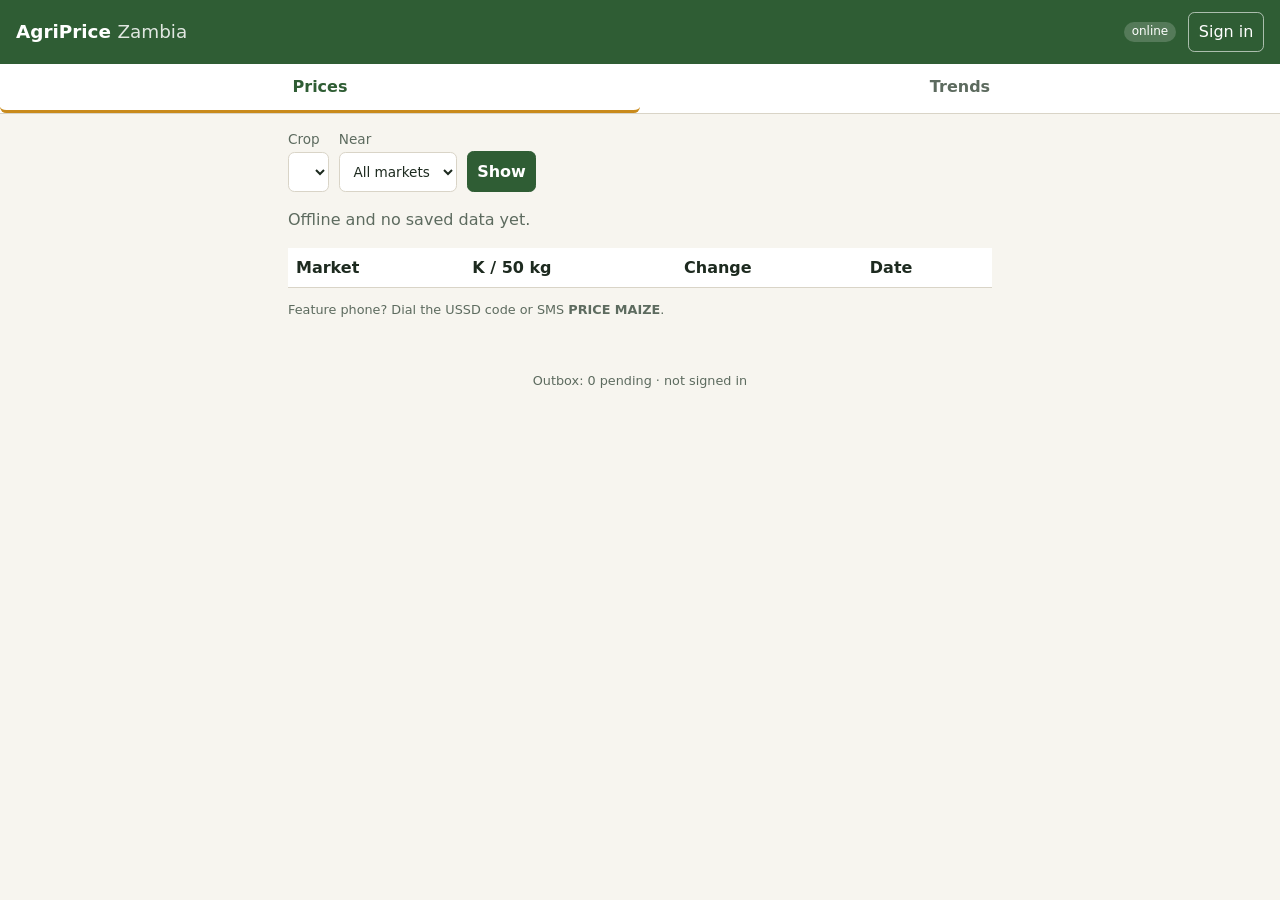
==== web/index.html @ 63333eed "feat(web): 2G-friendly PWA with offline outbox, ETag caching and SVG trends Co-Authored-By: Claude O" ====
<!doctype html>
<html lang="en">
<head>
<meta charset="utf-8">
<meta name="viewport" content="width=device-width,initial-scale=1">
<meta name="theme-color" content="#2f5d34">
<meta name="description" content="Current crop prices, seasonal trends and buyer matching for Zambian farmers">
<title>AgriPrice Zambia</title>
<link rel="manifest" href="manifest.webmanifest">
<link rel="icon" href="icon.svg" type="image/svg+xml">
<link rel="stylesheet" href="styles.css">
</head>
<body>
<header class="top">
  <h1>AgriPrice <span>Zambia</span></h1>
  <span id="net" class="pill" aria-live="polite"></span>
  <button id="auth" class="link" type="button">Sign in</button>
</header>

<nav class="tabs" role="tablist">
  <button role="tab" data-tab="prices" aria-selected="true">Prices</button>
  <button role="tab" data-tab="trends">Trends</button>
  <button role="tab" data-tab="buy" data-role="buyers">Buy</button>
  <button role="tab" data-tab="officer" data-role="officers">Officer</button>
</nav>

<main>
  <section id="prices" class="panel">
    <form id="price-form" class="row">
      <label>Crop <select name="c" class="crops"></select></label>
      <label>Near <select name="near" class="markets"><option value="">All markets</option></select></label>
      <button type="submit">Show</button>
    </form>
    <p id="price-meta" class="muted"></p>
    <table id="price-table" class="grid"><thead><tr><th>Market</th><th>K / 50 kg</th><th>Change</th><th>Date</th></tr></thead><tbody></tbody></table>
    <p class="muted small">Feature phone? Dial the USSD code or SMS <b>PRICE MAIZE</b>.</p>
  </section>

  <section id="trends" class="panel" hidden>
    <form id="trend-form" class="row">
      <label>Crop <select name="c" class="crops"></select></label>
      <label>Province <select name="r" class="provinces"><option value="ZM">All Zambia</option></select></label>
      <button type="submit">Show</button>
    </form>
    <div id="chart" class="chart" role="img" aria-label="Monthly price trend"></div>
    <h3>Seasonal index <small class="muted">(100 = yearly average)</small></h3>
    <div id="season" class="season"></div>
  </section>

  <section id="buy" class="panel" hidden>
    <h2>Post demand</h2>
    <form id="demand-form" class="stack">
      <label>Crop <select name="c" class="crops"></select></label>
      <label>Quantity (kg) <input name="q" type="number" min="1" required></label>
      <label>Max price (K per 50 kg) <input name="pk" type="number" min="1" required></label>
      <label>Collection point <select name="m" class="markets" required></select></label>
      <label>Radius (km) <input name="r" type="number" min="1" max="150" value="50"></label>
      <button type="submit">Post demand</button>
    </form>
    <h3>My demand</h3>
    <ul id="mine" class="list"></ul>
  </section>

  <section id="officer" class="panel" hidden>
    <h2>Register farmer</h2>
    <form id="farmer-form" class="stack">
      <label>Phone <input name="phone" inputmode="tel" required placeholder="0977..."></label>
      <label>Name <input name="name" maxlength="60"></label>
      <label>Market <select name="m" class="markets" required></select></label>
      <label>Language <select name="lang"><option value="en">English</option><option value="bem">Bemba</option><option value="nya">Nyanja</option></select></label>
      <button type="submit">Register</button>
    </form>
    <h2>List crop for farmer</h2>
    <form id="listing-form" class="stack">
      <label>Farmer phone <input name="phone" inputmode="tel" required></label>
      <label>Crop <select name="c" class="crops"></select></label>
      <label>Quantity (kg) <input name="q" type="number" min="1" required></label>
      <button type="submit">List</button>
    </form>
    <h2>Field price report</h2>
    <form id="field-form" class="stack">
      <label>Crop <select name="c" class="crops"></select></label>
      <label>Market <select name="m" class="markets" required></select></label>
      <label>Price (K per 50 kg) <input name="pk" type="number" min="1" required></label>
      <label>Date <input name="d" type="date"></label>
      <button type="submit">Submit</button>
    </form>
  </section>
  <p id="toast" class="toast" role="status" hidden></p>
</main>
<footer class="muted small">Outbox: <span id="outbox">0</span> pending · <span id="who"></span></footer>
<script src="config.js"></script>
<script src="app.js"></script>
</body>
</html>
---- web/styles.css ----
:root{--bg:#f7f5ef;--fg:#1d2a1f;--muted:#5d6b5f;--accent:#2f5d34;--accent2:#c98a1b;--line:#d9d4c7;--card:#fff;--up:#a33b20;--down:#2f6d3a}
@media (prefers-color-scheme:dark){:root{--bg:#141a15;--fg:#e9ede6;--muted:#a3b0a4;--accent:#7fbf7f;--accent2:#e2a93b;--line:#2c352d;--card:#1b231c;--up:#f08a6c;--down:#8fd28f}}
*{box-sizing:border-box}
body{margin:0;font:16px/1.45 system-ui,-apple-system,"Segoe UI",Roboto,sans-serif;background:var(--bg);color:var(--fg)}
.top{display:flex;align-items:center;gap:.75rem;padding:.75rem 1rem;background:var(--accent);color:#fff}
.top h1{font-size:1.15rem;margin:0;flex:1}.top h1 span{font-weight:400;opacity:.85}
.pill{font-size:.75rem;padding:.1rem .5rem;border-radius:1rem;background:rgba(255,255,255,.18)}
.link{background:none;border:1px solid rgba(255,255,255,.6);color:#fff;border-radius:.4rem;padding:.3rem .6rem}
.tabs{display:flex;border-bottom:1px solid var(--line);background:var(--card);overflow-x:auto}
.tabs button{flex:1;min-width:5rem;padding:.7rem;border:0;background:none;color:var(--muted);font-weight:600;border-bottom:3px solid transparent}
.tabs button[aria-selected=true]{color:var(--accent);border-color:var(--accent2)}
.tabs button[hidden]{display:none}
main{max-width:46rem;margin:0 auto;padding:1rem}
.panel h2{font-size:1.1rem;margin:1.25rem 0 .5rem}.panel h3{font-size:1rem;margin:1rem 0 .4rem}
.row{display:flex;flex-wrap:wrap;gap:.6rem;align-items:flex-end}
.stack{display:grid;gap:.6rem;max-width:26rem}
label{display:grid;gap:.2rem;font-size:.85rem;color:var(--muted)}
input,select,button{font:inherit;padding:.5rem .6rem;border:1px solid var(--line);border-radius:.4rem;background:var(--card);color:var(--fg);min-height:2.5rem}
button[type=submit]{background:var(--accent);color:#fff;border-color:var(--accent);font-weight:600}
.grid{width:100%;border-collapse:collapse;margin-top:.5rem;background:var(--card)}
.grid th,.grid td{padding:.5rem;border-bottom:1px solid var(--line);text-align:left}
.grid td:nth-child(2){font-variant-numeric:tabular-nums;font-weight:600}
.up{color:var(--up)}.down{color:var(--down)}
.muted{color:var(--muted)}.small{font-size:.8rem}
.chart svg{width:100%;height:auto;background:var(--card);border:1px solid var(--line);border-radius:.4rem}
.season{display:grid;grid-template-columns:repeat(12,1fr);gap:2px;align-items:end;height:90px}
.season div{background:var(--accent2);border-radius:2px 2px 0 0;position:relative;min-height:2px}
.season span{position:absolute;bottom:-1.2rem;left:0;right:0;text-align:center;font-size:.65rem;color:var(--muted)}
.list{padding-left:1rem}
.toast{position:fixed;left:50%;bottom:1rem;transform:translateX(-50%);background:var(--fg);color:var(--bg);padding:.6rem 1rem;border-radius:.4rem;max-width:90vw}
footer{text-align:center;padding:1.5rem 1rem 2rem}
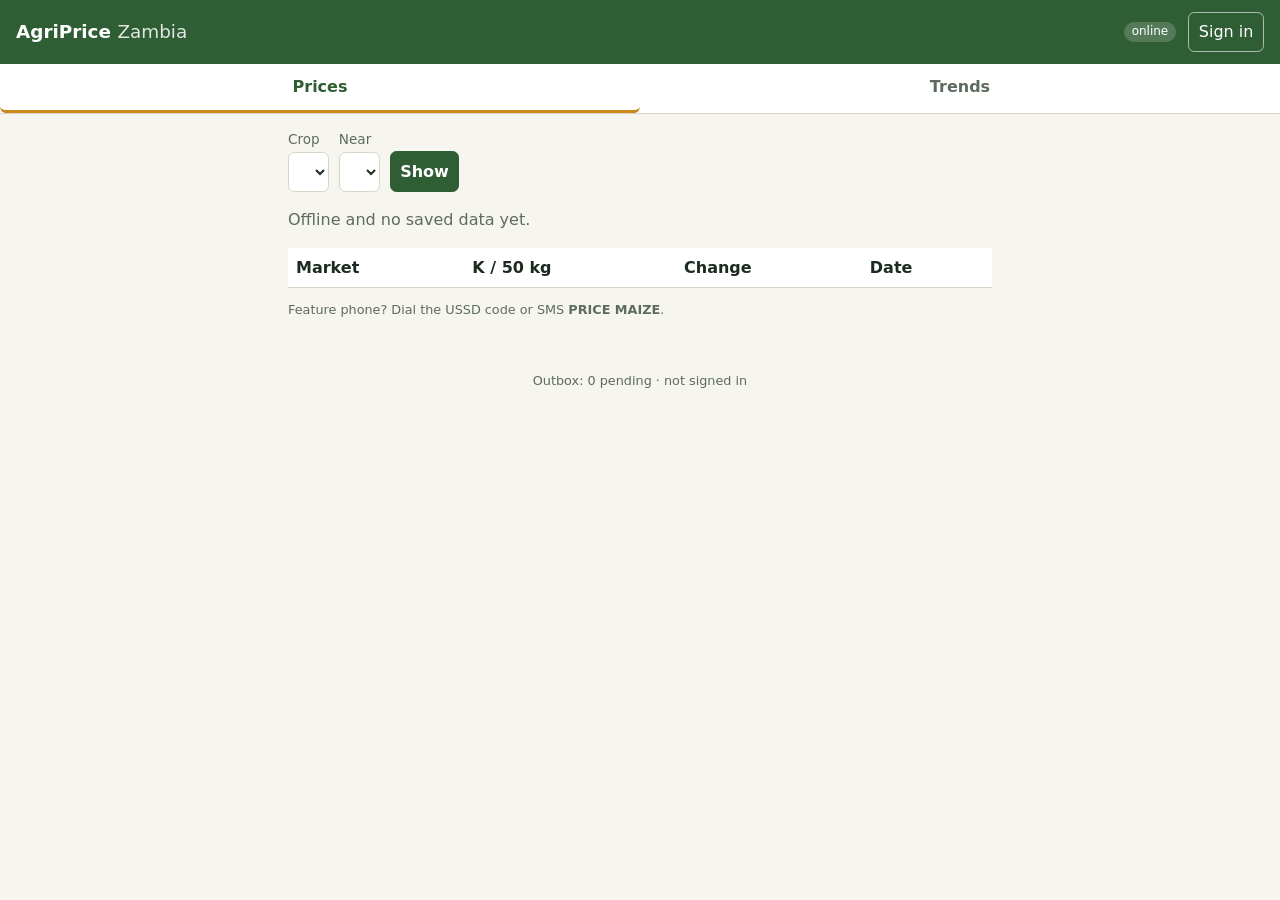
==== commit 5fe4d5a9: "feat(web): Buy, Officer and Admin pages with full logic, mock sign-in, feature-phone simulator" ====
--- a/web/index.html
+++ b/web/index.html
@@ -13,6 +13,7 @@
 <body>
 <header class="top">
   <h1>AgriPrice <span>Zambia</span></h1>
+  <a id="sim-link" class="link" href="simulator.html" hidden>Phone simulator</a>
   <span id="net" class="pill" aria-live="polite"></span>
   <button id="auth" class="link" type="button">Sign in</button>
 </header>
@@ -22,13 +23,15 @@
   <button role="tab" data-tab="trends">Trends</button>
   <button role="tab" data-tab="buy" data-role="buyers">Buy</button>
   <button role="tab" data-tab="officer" data-role="officers">Officer</button>
+  <button role="tab" data-tab="admin" data-role="admins">Admin</button>
 </nav>
 
 <main>
+  <!-- ============================================================ Prices (public, FR3) -->
   <section id="prices" class="panel">
     <form id="price-form" class="row">
       <label>Crop <select name="c" class="crops"></select></label>
-      <label>Near <select name="near" class="markets"><option value="">All markets</option></select></label>
+      <label>Near <select name="near" class="markets-any"></select></label>
       <button type="submit">Show</button>
     </form>
     <p id="price-meta" class="muted"></p>
@@ -36,58 +39,177 @@
     <p class="muted small">Feature phone? Dial the USSD code or SMS <b>PRICE MAIZE</b>.</p>
   </section>
 
+  <!-- ============================================================ Trends (public, FR8 + FR12) -->
   <section id="trends" class="panel" hidden>
     <form id="trend-form" class="row">
       <label>Crop <select name="c" class="crops"></select></label>
-      <label>Province <select name="r" class="provinces"><option value="ZM">All Zambia</option></select></label>
+      <label>Province <select name="r" class="provinces-zm"></select></label>
       <button type="submit">Show</button>
     </form>
     <div id="chart" class="chart" role="img" aria-label="Monthly price trend"></div>
+    <h3>Next 4 weeks <small class="muted">(forecast, K per 50 kg)</small></h3>
+    <div id="weekly" class="cards"></div>
+    <p id="wx" class="muted small"></p>
     <h3>Seasonal index <small class="muted">(100 = yearly average)</small></h3>
     <div id="season" class="season"></div>
   </section>
 
+  <!-- ============================================================ Buy (buyers, FR4 + FR5) -->
   <section id="buy" class="panel" hidden>
-    <h2>Post demand</h2>
-    <form id="demand-form" class="stack">
-      <label>Crop <select name="c" class="crops"></select></label>
-      <label>Quantity (kg) <input name="q" type="number" min="1" required></label>
-      <label>Max price (K per 50 kg) <input name="pk" type="number" min="1" required></label>
-      <label>Collection point <select name="m" class="markets" required></select></label>
-      <label>Radius (km) <input name="r" type="number" min="1" max="150" value="50"></label>
-      <button type="submit">Post demand</button>
-    </form>
-    <h3>My demand</h3>
-    <ul id="mine" class="list"></ul>
-  </section>
-
+    <div class="two">
+      <div>
+        <h2>Post demand</h2>
+        <form id="demand-form" class="stack">
+          <label>Crop <select name="c" class="crops"></select></label>
+          <label>Quantity (kg) <input name="q" type="number" min="1" required></label>
+          <label>Max price (K per 50 kg) <input name="pk" type="number" min="1" required></label>
+          <label>Collection point <select name="m" class="markets" required></select></label>
+          <label>Radius (km) <input name="r" type="number" min="1" max="150" value="50"></label>
+          <button type="submit">Post demand</button>
+        </form>
+      </div>
+      <div>
+        <h2>Find supply now</h2>
+        <form id="supply-form" class="stack">
+          <label>Crop <select name="c" class="crops"></select></label>
+          <label>Near <select name="m" class="markets" required></select></label>
+          <label>Radius (km) <input name="r" type="number" min="1" max="150" value="80"></label>
+          <button type="submit">Search</button>
+        </form>
+        <table id="supply-table" class="grid small" hidden><thead><tr><th>Qty</th><th>Market</th><th>km</th><th>From</th><th>Phone</th></tr></thead><tbody></tbody></table>
+      </div>
+    </div>
+    <h2>My demand <small class="muted">(matched sellers appear automatically)</small></h2>
+    <div id="mine"></div>
+  </section>
+
+  <!-- ============================================================ Officer (officers, FR1/FR2/FR6 + regional dashboard) -->
   <section id="officer" class="panel" hidden>
-    <h2>Register farmer</h2>
-    <form id="farmer-form" class="stack">
-      <label>Phone <input name="phone" inputmode="tel" required placeholder="0977..."></label>
-      <label>Name <input name="name" maxlength="60"></label>
-      <label>Market <select name="m" class="markets" required></select></label>
-      <label>Language <select name="lang"><option value="en">English</option><option value="bem">Bemba</option><option value="nya">Nyanja</option></select></label>
-      <button type="submit">Register</button>
-    </form>
-    <h2>List crop for farmer</h2>
-    <form id="listing-form" class="stack">
-      <label>Farmer phone <input name="phone" inputmode="tel" required></label>
-      <label>Crop <select name="c" class="crops"></select></label>
-      <label>Quantity (kg) <input name="q" type="number" min="1" required></label>
-      <button type="submit">List</button>
-    </form>
+    <h2>Regional dashboard</h2>
+    <form id="board-form" class="row">
+      <label>Province <select name="r" class="provinces"></select></label>
+      <button type="submit">Show</button>
+    </form>
+    <div id="board" class="scroll"></div>
+    <div class="two">
+      <div>
+        <h2>Register farmer</h2>
+        <form id="farmer-form" class="stack">
+          <label>Phone <input name="phone" inputmode="tel" required placeholder="0977..."></label>
+          <label>Name <input name="name" maxlength="60"></label>
+          <label>Market <select name="m" class="markets" required></select></label>
+          <label>Language <select name="lang"><option value="en">English</option><option value="bem">Bemba</option><option value="nya">Nyanja</option></select></label>
+          <button type="submit">Register</button>
+        </form>
+      </div>
+      <div>
+        <h2>List crop for farmer</h2>
+        <form id="listing-form" class="stack">
+          <label>Farmer phone <input name="phone" inputmode="tel" required></label>
+          <label>Crop <select name="c" class="crops"></select></label>
+          <label>Quantity <span class="inline"><input name="q" type="number" min="1" required><select name="u"><option value="kg">kg</option><option value="bag50">50 kg bags</option></select></span></label>
+          <label>Available from <input name="from" type="date"></label>
+          <button type="submit">List</button>
+        </form>
+      </div>
+    </div>
     <h2>Field price report</h2>
-    <form id="field-form" class="stack">
+    <form id="field-form" class="row">
       <label>Crop <select name="c" class="crops"></select></label>
       <label>Market <select name="m" class="markets" required></select></label>
-      <label>Price (K per 50 kg) <input name="pk" type="number" min="1" required></label>
+      <label>K per 50 kg <input name="pk" type="number" min="1" required></label>
       <label>Date <input name="d" type="date"></label>
       <button type="submit">Submit</button>
     </form>
   </section>
+
+  <!-- ============================================================ Admin (admins, FR10) -->
+  <section id="admin" class="panel" hidden>
+    <nav class="subtabs">
+      <button data-sub="adm-markets" aria-selected="true">Markets</button>
+      <button data-sub="adm-crops">Crops &amp; units</button>
+      <button data-sub="adm-sources">Price sources</button>
+      <button data-sub="adm-users">Users &amp; roles</button>
+    </nav>
+
+    <div id="adm-markets" class="sub">
+      <table class="grid small"><thead><tr><th>Code</th><th>Name</th><th>Province</th><th>Lat, Lon</th><th></th></tr></thead><tbody id="adm-market-rows"></tbody></table>
+      <h3>Add or update a market</h3>
+      <form id="adm-market-form" class="row">
+        <label>Code <input name="code" maxlength="3" required pattern="[A-Za-z]{3}" placeholder="NKD"></label>
+        <label>Name <input name="name" required maxlength="30"></label>
+        <label>Province <select name="province" class="provinces"></select></label>
+        <label>Latitude <input name="lat" type="number" step="0.0001" required placeholder="-9.33"></label>
+        <label>Longitude <input name="lon" type="number" step="0.0001" required placeholder="32.75"></label>
+        <button type="submit">Save market</button>
+      </form>
+      <p class="muted small" id="adm-disabled-markets"></p>
+    </div>
+
+    <div id="adm-crops" class="sub" hidden>
+      <table class="grid small"><thead><tr><th>Code</th><th>Name</th><th>USSD label</th><th>Source names matched</th><th></th></tr></thead><tbody id="adm-crop-rows"></tbody></table>
+      <h3>Add or update a crop</h3>
+      <form id="adm-crop-form" class="row">
+        <label>Code <input name="code" maxlength="3" required pattern="[A-Za-z]{3}" placeholder="SRG"></label>
+        <label>Name <input name="name" required maxlength="30" placeholder="Sorghum"></label>
+        <label>USSD label <input name="short" maxlength="7" placeholder="Sorghum"></label>
+        <label>Match words <input name="match" placeholder="sorghum, sorghum (red)"></label>
+        <button type="submit">Save crop</button>
+      </form>
+      <p class="muted small" id="adm-disabled-crops"></p>
+      <h3>Unit conversions</h3>
+      <p class="muted small">Prices from sources are converted to ngwee per kg. Add units the sources use, e.g. "Tin (5 L)" = 4.5 kg.</p>
+      <ul id="adm-unit-rows" class="list"></ul>
+      <form id="adm-unit-form" class="row">
+        <label>Unit label <input name="label" required placeholder="Tin (5 L)"></label>
+        <label>Kilograms <input name="kg" type="number" step="0.01" min="0.01" max="1000" required></label>
+        <button type="submit">Add unit</button>
+      </form>
+    </div>
+
+    <div id="adm-sources" class="sub" hidden>
+      <table class="grid small"><thead><tr><th>ID</th><th>Type</th><th>Location</th><th>Status</th><th></th></tr></thead><tbody id="adm-source-rows"></tbody></table>
+      <h3>Add a WFP / HDX CSV source</h3>
+      <form id="adm-source-form" class="row">
+        <label>ID <input name="id" required pattern="[a-z0-9_\-]{2,30}" placeholder="wfp_hdx"></label>
+        <label class="grow">HTTPS CSV link <input name="url" type="url" required placeholder="https://data.humdata.org/.../wfp_food_prices_zmb.csv"></label>
+        <label>Label <input name="label" placeholder="WFP Zambia"></label>
+        <button type="submit">Add source</button>
+      </form>
+      <h3>Run ingestion now</h3>
+      <form id="adm-ingest-form" class="row">
+        <label>Look back (days) <input name="lookback_days" type="number" min="1" max="3650" value="730"></label>
+        <button type="submit">Run now</button>
+      </form>
+      <p id="adm-ingest-status" class="muted small"></p>
+    </div>
+
+    <div id="adm-users" class="sub" hidden>
+      <table class="grid small"><thead><tr><th>Email</th><th>Phone</th><th>Status</th><th>buyers</th><th>officers</th><th>admins</th></tr></thead><tbody id="adm-user-rows"></tbody></table>
+      <h3>Invite a user</h3>
+      <form id="adm-user-form" class="row">
+        <label>Email <input name="email" type="email" required></label>
+        <label>Phone <input name="phone" inputmode="tel" required placeholder="0977..."></label>
+        <label>Role <select name="group"><option value="buyers">Buyer</option><option value="officers">Extension officer</option><option value="admins">Administrator</option></select></label>
+        <button type="submit">Invite</button>
+      </form>
+    </div>
+  </section>
+
   <p id="toast" class="toast" role="status" hidden></p>
 </main>
+
+<dialog id="mock-login">
+  <form method="dialog" id="mock-login-form" class="stack">
+    <h2>Sign in (local demo)</h2>
+    <p class="muted small">Cognito is simulated locally. Pick a role to try its pages.</p>
+    <label>Role <select name="role"><option value="buyers">Buyer</option><option value="officers">Extension officer</option><option value="admins">Administrator</option></select></label>
+    <label>Email <input name="email" type="email" value="demo@agriprice.local"></label>
+    <label>Phone (receives SMS) <input name="phone" value="+260966000100"></label>
+    <div class="row"><button type="submit" value="ok">Sign in</button><button type="submit" value="cancel" formnovalidate class="ghost">Cancel</button></div>
+  </form>
+</dialog>
+
 <footer class="muted small">Outbox: <span id="outbox">0</span> pending · <span id="who"></span></footer>
 <script src="config.js"></script>
 <script src="app.js"></script>
--- a/web/styles.css
+++ b/web/styles.css
@@ -29,3 +29,25 @@
 .list{padding-left:1rem}
 .toast{position:fixed;left:50%;bottom:1rem;transform:translateX(-50%);background:var(--fg);color:var(--bg);padding:.6rem 1rem;border-radius:.4rem;max-width:90vw}
 footer{text-align:center;padding:1.5rem 1rem 2rem}
+/* --- pages added for admin, buyer matches, officer board, forecasts --- */
+.two{display:grid;gap:1rem 2rem;grid-template-columns:repeat(auto-fit,minmax(16rem,1fr))}
+.inline{display:flex;gap:.4rem}.inline input{flex:1;min-width:0}
+label.grow{flex:1 1 18rem}
+.subtabs{display:flex;gap:.3rem;flex-wrap:wrap;margin:.25rem 0 1rem}
+.subtabs button{border-radius:1rem;font-size:.85rem;padding:.35rem .8rem;min-height:auto}
+.subtabs button[aria-selected=true]{background:var(--accent);color:#fff;border-color:var(--accent)}
+button.ghost{background:none;padding:.2rem .5rem;min-height:auto;font-size:.8rem}
+button.danger{color:var(--up);border-color:var(--up)}
+.grid.small th,.grid.small td{padding:.35rem .45rem;font-size:.85rem}
+.grid .wrap{word-break:break-all;max-width:18rem}
+.scroll{overflow-x:auto}
+.cards{display:grid;grid-template-columns:repeat(4,1fr);gap:.5rem}
+.card{background:var(--card);border:1px solid var(--line);border-radius:.4rem;padding:.5rem;text-align:center}
+.card small{display:block;color:var(--muted)}.card b{font-size:1.1rem}
+.pill.dark{background:var(--accent);color:#fff}
+details.demand{background:var(--card);border:1px solid var(--line);border-radius:.4rem;padding:.5rem .75rem;margin:.4rem 0}
+details.demand summary{cursor:pointer}
+.matches{margin-top:.5rem}
+dialog{border:1px solid var(--line);border-radius:.6rem;background:var(--card);color:var(--fg);max-width:24rem;width:90vw}
+dialog::backdrop{background:rgba(0,0,0,.4)}
+.top a.link{text-decoration:none;font-size:.85rem;padding:.3rem .6rem;border-radius:.4rem}
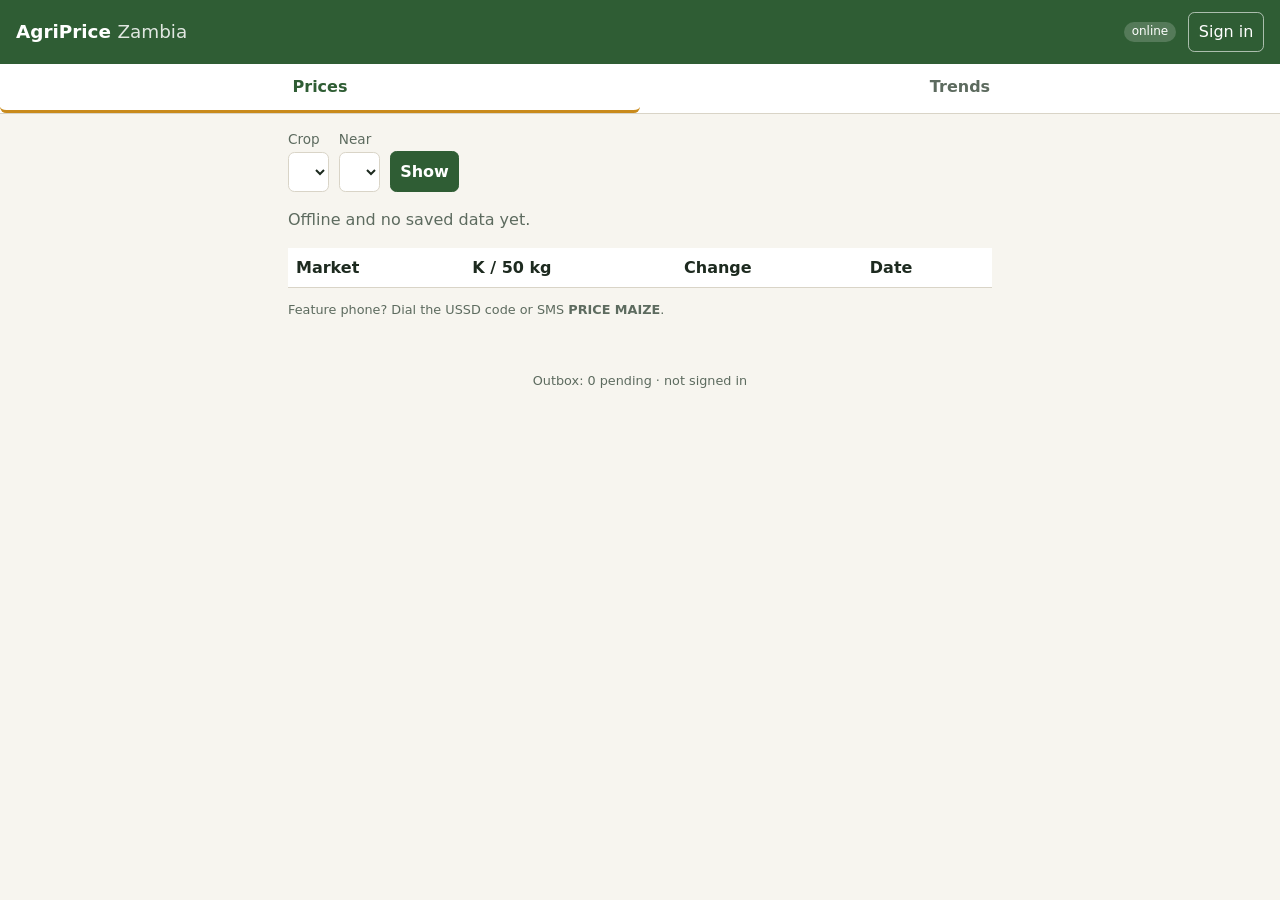
==== commit 3467e87c: "feat(web): My farmers, close demand, admin overview, no-role banner; stakeholder tests (105 total)" ====
--- a/web/index.html
+++ b/web/index.html
@@ -27,6 +27,7 @@
 </nav>
 
 <main>
+  <p id="pending" class="banner" hidden>Your account is signed in but has no role yet. An administrator assigns Buyer, Extension officer or Administrator on the Admin page (Users &amp; roles).</p>
   <!-- ============================================================ Prices (public, FR3) -->
   <section id="prices" class="panel">
     <form id="price-form" class="row">
@@ -91,6 +92,8 @@
       <button type="submit">Show</button>
     </form>
     <div id="board" class="scroll"></div>
+    <h2>My farmers <small class="muted">(farmers you registered, their listings and alerts)</small></h2>
+    <div id="farmers"></div>
     <div class="two">
       <div>
         <h2>Register farmer</h2>
@@ -126,13 +129,20 @@
   <!-- ============================================================ Admin (admins, FR10) -->
   <section id="admin" class="panel" hidden>
     <nav class="subtabs">
-      <button data-sub="adm-markets" aria-selected="true">Markets</button>
+      <button data-sub="adm-overview" aria-selected="true">Overview</button>
+      <button data-sub="adm-markets">Markets</button>
       <button data-sub="adm-crops">Crops &amp; units</button>
       <button data-sub="adm-sources">Price sources</button>
       <button data-sub="adm-users">Users &amp; roles</button>
     </nav>
 
-    <div id="adm-markets" class="sub">
+    <div id="adm-overview" class="sub">
+      <div id="adm-totals" class="cards wide"></div>
+      <h3>Last 7 days</h3>
+      <div class="scroll"><table class="grid small"><thead><tr><th>Day</th><th>Farmers</th><th>Listings</th><th>Demands</th><th>Matches</th><th>Alerts set</th><th>Alerts sent</th><th>SMS</th><th>Field reports</th><th>Price changes</th></tr></thead><tbody id="adm-days"></tbody></table></div>
+    </div>
+
+    <div id="adm-markets" class="sub" hidden>
       <table class="grid small"><thead><tr><th>Code</th><th>Name</th><th>Province</th><th>Lat, Lon</th><th></th></tr></thead><tbody id="adm-market-rows"></tbody></table>
       <h3>Add or update a market</h3>
       <form id="adm-market-form" class="row">
@@ -203,7 +213,7 @@
   <form method="dialog" id="mock-login-form" class="stack">
     <h2>Sign in (local demo)</h2>
     <p class="muted small">Cognito is simulated locally. Pick a role to try its pages.</p>
-    <label>Role <select name="role"><option value="buyers">Buyer</option><option value="officers">Extension officer</option><option value="admins">Administrator</option></select></label>
+    <label>Role <select name="role"><option value="buyers">Buyer</option><option value="officers">Extension officer</option><option value="admins">Administrator</option><option value="">No role yet (new sign-up)</option></select></label>
     <label>Email <input name="email" type="email" value="demo@agriprice.local"></label>
     <label>Phone (receives SMS) <input name="phone" value="+260966000100"></label>
     <div class="row"><button type="submit" value="ok">Sign in</button><button type="submit" value="cancel" formnovalidate class="ghost">Cancel</button></div>
--- a/web/styles.css
+++ b/web/styles.css
@@ -36,7 +36,7 @@
 .subtabs{display:flex;gap:.3rem;flex-wrap:wrap;margin:.25rem 0 1rem}
 .subtabs button{border-radius:1rem;font-size:.85rem;padding:.35rem .8rem;min-height:auto}
 .subtabs button[aria-selected=true]{background:var(--accent);color:#fff;border-color:var(--accent)}
-button.ghost{background:none;padding:.2rem .5rem;min-height:auto;font-size:.8rem}
+button.ghost{background:none;color:var(--accent);padding:.2rem .5rem;min-height:auto;font-size:.8rem}
 button.danger{color:var(--up);border-color:var(--up)}
 .grid.small th,.grid.small td{padding:.35rem .45rem;font-size:.85rem}
 .grid .wrap{word-break:break-all;max-width:18rem}
@@ -51,3 +51,11 @@
 dialog{border:1px solid var(--line);border-radius:.6rem;background:var(--card);color:var(--fg);max-width:24rem;width:90vw}
 dialog::backdrop{background:rgba(0,0,0,.4)}
 .top a.link{text-decoration:none;font-size:.85rem;padding:.3rem .6rem;border-radius:.4rem}
+.banner{background:#fff4d6;color:#5a4200;border:1px solid #e9c46a;border-radius:.4rem;padding:.6rem .8rem}
+.cards.wide{grid-template-columns:repeat(auto-fit,minmax(8rem,1fr))}
+.farmer{background:var(--card);border:1px solid var(--line);border-radius:.4rem;padding:.6rem .8rem;margin:.5rem 0}
+.farmer h4{margin:0 0 .3rem;font-size:.95rem}
+.farmer ul{margin:.2rem 0 .4rem;padding-left:1.1rem}
+.farmer form{margin-top:.4rem}
+.farmer form label{font-size:.75rem}
+.farmer input,.farmer select{min-height:2rem;padding:.25rem .4rem}
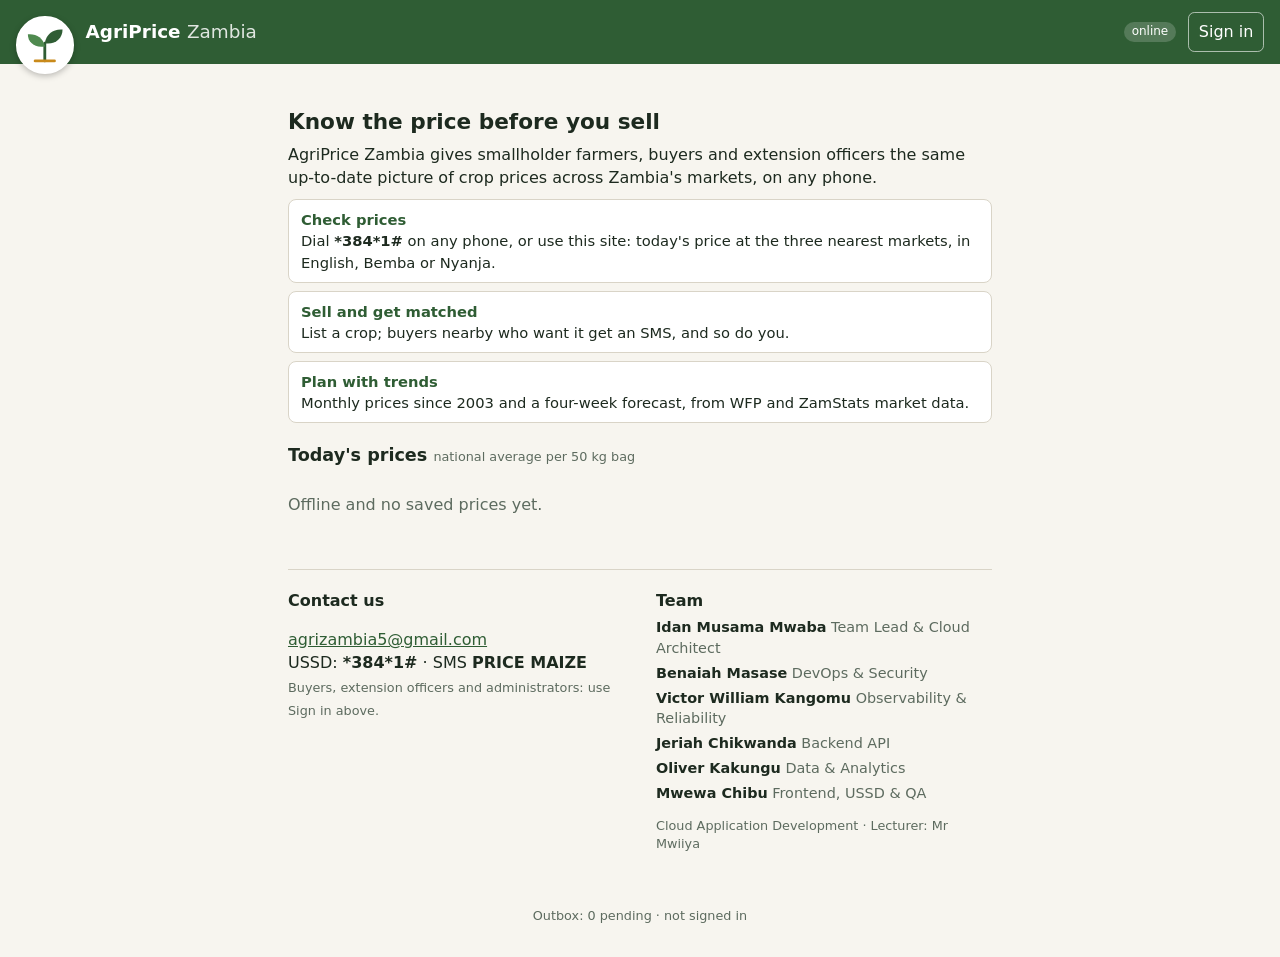
==== commit bf3620da: "feat(web): landing page with crop price cards and a logo-opened page ribbon Home explains the servic" ====
--- a/web/index.html
+++ b/web/index.html
@@ -8,28 +8,61 @@
 <title>AgriPrice Zambia</title>
 <link rel="manifest" href="manifest.webmanifest">
 <link rel="icon" href="icon.svg" type="image/svg+xml">
-<link rel="stylesheet" href="styles.css">
+<link rel="stylesheet" href="styles.css?v=4">
 </head>
 <body>
 <header class="top">
+  <button id="logo" class="logo" type="button" aria-label="Open menu" aria-expanded="false" aria-controls="ribbon">
+    <svg viewBox="0 0 64 64" aria-hidden="true"><circle cx="32" cy="32" r="30" fill="#fff"/><path d="M32 52V30" stroke="#2f5d34" stroke-width="3.5" stroke-linecap="round"/><path d="M32 34c-2-11-11-16-21-15 0 10 8 17 21 15z" fill="#4f8a4f"/><path d="M32 30c2-12 11-18 22-17 0 11-9 19-22 17z" fill="#2f5d34"/><path d="M20 52h24" stroke="#c98a1b" stroke-width="3.5" stroke-linecap="round"/></svg>
+  </button>
   <h1>AgriPrice <span>Zambia</span></h1>
   <a id="sim-link" class="link" href="simulator.html" hidden>Phone simulator</a>
   <span id="net" class="pill" aria-live="polite"></span>
   <button id="auth" class="link" type="button">Sign in</button>
 </header>
 
-<nav class="tabs" role="tablist">
-  <button role="tab" data-tab="prices" aria-selected="true">Prices</button>
+<!-- Ribbon: the logo opens it on every page (replaces the old tab bar; same buttons, same roles). -->
+<nav id="ribbon" class="tabs ribbon" role="tablist" aria-label="Pages">
+  <button role="tab" data-tab="home" aria-selected="true">Home</button>
+  <button role="tab" data-tab="prices">Prices</button>
   <button role="tab" data-tab="trends">Trends</button>
   <button role="tab" data-tab="buy" data-role="buyers">Buy</button>
   <button role="tab" data-tab="officer" data-role="officers">Officer</button>
   <button role="tab" data-tab="admin" data-role="admins">Admin</button>
 </nav>
+<div id="scrim" class="scrim" hidden></div>
 
 <main>
   <p id="pending" class="banner" hidden>Your account is signed in but has no role yet. An administrator assigns Buyer, Extension officer or Administrator on the Admin page (Users &amp; roles).</p>
+  <!-- ============================================================ Home / landing (public) -->
+  <section id="home" class="panel">
+    <div class="bio">
+      <h2>Know the price before you sell</h2>
+      <p>AgriPrice Zambia gives smallholder farmers, buyers and extension officers the same up-to-date picture of crop prices across Zambia's markets, on any phone.</p>
+      <ul class="how">
+        <li><b>Check prices</b> Dial <b>*384*1#</b> on any phone, or use this site: today's price at the three nearest markets, in English, Bemba or Nyanja.</li>
+        <li><b>Sell and get matched</b> List a crop; buyers nearby who want it get an SMS, and so do you.</li>
+        <li><b>Plan with trends</b> Monthly prices since 2003 and a four-week forecast, from WFP and ZamStats market data.</li>
+      </ul>
+    </div>
+    <h2>Today's prices <small class="muted">national average per 50 kg bag</small></h2>
+    <div id="crop-cards" class="crop-cards" aria-live="polite"><p class="muted">Loading prices...</p></div>
+    <nav id="pager" class="pager" aria-label="Crop pages"></nav>
+    <div class="about two">
+      <section>
+        <h3>Contact us</h3>
+        <p><a href="mailto:agrizambia5@gmail.com">agrizambia5@gmail.com</a><br>USSD: <b>*384*1#</b> · SMS <b>PRICE MAIZE</b><br><span class="muted small">Buyers, extension officers and administrators: use Sign in above.</span></p>
+      </section>
+      <section>
+        <h3>Team</h3>
+        <ul id="team" class="team"></ul>
+        <p class="muted small">Cloud Application Development · Lecturer: Mr Mwiiya</p>
+      </section>
+    </div>
+  </section>
+
   <!-- ============================================================ Prices (public, FR3) -->
-  <section id="prices" class="panel">
+  <section id="prices" class="panel" hidden>
     <form id="price-form" class="row">
       <label>Crop <select name="c" class="crops"></select></label>
       <label>Near <select name="near" class="markets-any"></select></label>
@@ -222,6 +255,6 @@
 
 <footer class="muted small">Outbox: <span id="outbox">0</span> pending · <span id="who"></span></footer>
 <script src="config.js"></script>
-<script src="app.js"></script>
+<script src="app.js?v=4"></script>
 </body>
 </html>
--- a/web/styles.css
+++ b/web/styles.css
@@ -1,5 +1,5 @@
-:root{--bg:#f7f5ef;--fg:#1d2a1f;--muted:#5d6b5f;--accent:#2f5d34;--accent2:#c98a1b;--line:#d9d4c7;--card:#fff;--up:#a33b20;--down:#2f6d3a}
-@media (prefers-color-scheme:dark){:root{--bg:#141a15;--fg:#e9ede6;--muted:#a3b0a4;--accent:#7fbf7f;--accent2:#e2a93b;--line:#2c352d;--card:#1b231c;--up:#f08a6c;--down:#8fd28f}}
+:root{--leaf:#7fae6a;--bean:#c9895a;--bg:#f7f5ef;--fg:#1d2a1f;--muted:#5d6b5f;--accent:#2f5d34;--accent2:#c98a1b;--line:#d9d4c7;--card:#fff;--up:#a33b20;--down:#2f6d3a}
+@media (prefers-color-scheme:dark){:root{--leaf:#5d8f52;--bean:#a8714a;--bg:#141a15;--fg:#e9ede6;--muted:#a3b0a4;--accent:#7fbf7f;--accent2:#e2a93b;--line:#2c352d;--card:#1b231c;--up:#f08a6c;--down:#8fd28f}}
 *{box-sizing:border-box}
 body{margin:0;font:16px/1.45 system-ui,-apple-system,"Segoe UI",Roboto,sans-serif;background:var(--bg);color:var(--fg)}
 .top{display:flex;align-items:center;gap:.75rem;padding:.75rem 1rem;background:var(--accent);color:#fff}
@@ -59,3 +59,44 @@
 .farmer form{margin-top:.4rem}
 .farmer form label{font-size:.75rem}
 .farmer input,.farmer select{min-height:2rem;padding:.25rem .4rem}
+/* --- landing page, logo menu (ribbon) --- */
+.top{position:sticky;top:0;z-index:30;min-height:3.6rem}
+.logo{width:3.6rem;height:3.6rem;padding:0;border-radius:50%;border:3px solid #fff;background:#fff;box-shadow:0 2px 6px rgba(0,0,0,.25);margin:0 0 -1.6rem;flex:none;cursor:pointer;transition:transform .15s}
+.logo svg{width:100%;height:100%;display:block}
+.logo:hover,.logo[aria-expanded=true]{transform:scale(1.06)}
+.logo:focus-visible{outline:3px solid var(--accent2);outline-offset:2px}
+.ribbon{position:fixed;z-index:25;top:3.6rem;left:0;bottom:0;width:min(16rem,80vw);flex-direction:column;overflow-y:auto;border:0;border-right:1px solid var(--line);box-shadow:4px 0 14px rgba(0,0,0,.18);transform:translateX(-105%);transition:transform .2s ease;padding-top:1.4rem;visibility:hidden}
+body.ribbon-open .ribbon{transform:none;visibility:visible}
+.ribbon button{flex:none;text-align:left;padding:.85rem 1.2rem;border-bottom:0;border-left:4px solid transparent;font-size:1rem}
+.ribbon button[aria-selected=true]{border-left-color:var(--accent2);border-bottom-color:transparent;background:rgba(127,174,106,.12)}
+.scrim{position:fixed;inset:3.6rem 0 0 0;z-index:20;background:rgba(0,0,0,.35)}
+@media (prefers-reduced-motion:reduce){.ribbon,.logo{transition:none}}
+#home{padding-top:.8rem}
+.bio h2{font-size:1.35rem;margin:.8rem 0 .4rem}
+.bio p{margin:.2rem 0 .6rem}
+.how{list-style:none;padding:0;margin:.4rem 0 1rem;display:grid;gap:.5rem}
+.how li{background:var(--card);border:1px solid var(--line);border-radius:.5rem;padding:.55rem .75rem;font-size:.92rem}
+.how li>b:first-child{display:block;color:var(--accent)}
+#home h2 small{font-weight:400;font-size:.8rem}
+.crop-cards{display:grid;gap:.7rem;grid-template-columns:repeat(auto-fit,minmax(14rem,1fr))}
+.crop-card{display:flex;gap:.9rem;align-items:center;text-align:left;width:100%;padding:.7rem;border:1px solid var(--line);border-radius:.6rem;background:var(--card);cursor:pointer;min-height:auto}
+.crop-card:hover{border-color:var(--accent)}
+.crop-pic{flex:none;width:5.2rem;height:5.2rem;border:2px solid var(--fg);border-radius:.35rem;padding:.35rem;color:var(--fg);background:var(--bg)}
+.crop-pic svg{width:100%;height:100%;display:block}
+.crop-info{display:grid;gap:.1rem}
+.crop-name{font-size:1.05rem}
+.crop-info small{font-size:.78rem}
+.crop-price{font-size:1.3rem;font-weight:700;font-variant-numeric:tabular-nums}
+.crop-price small{font-size:.75rem;font-weight:600}
+.pager{display:flex;gap:.35rem;align-items:center;margin:.9rem 0 .3rem;font-size:1rem}
+.pager button{min-width:2.4rem;min-height:2.4rem;padding:.2rem .5rem;background:none;border-color:transparent;font-weight:600;color:var(--accent)}
+.pager button[aria-current=page]{border:2px solid var(--fg);color:var(--fg)}
+.about{margin-top:1.4rem;padding-top:.6rem;border-top:1px solid var(--line)}
+.about h3{margin:.6rem 0 .3rem}
+.team{list-style:none;padding:0;margin:0;display:grid;gap:.25rem;font-size:.9rem}
+.about a{color:var(--accent)}
+.top .link{white-space:nowrap}
+@media (max-width:30rem){.top{gap:.45rem;padding:.6rem .7rem}.top h1{font-size:1rem;line-height:1.15}.top h1 span{display:block}.top a.link{font-size:.75rem;padding:.25rem .45rem}.logo{width:3.2rem;height:3.2rem}}
+@media (prefers-color-scheme:dark){.top{background:#1f3d23}}
+.crop-price{white-space:nowrap}
+@media (min-width:40rem){.crop-pic{width:4.4rem;height:4.4rem}.crop-card{gap:.7rem}}
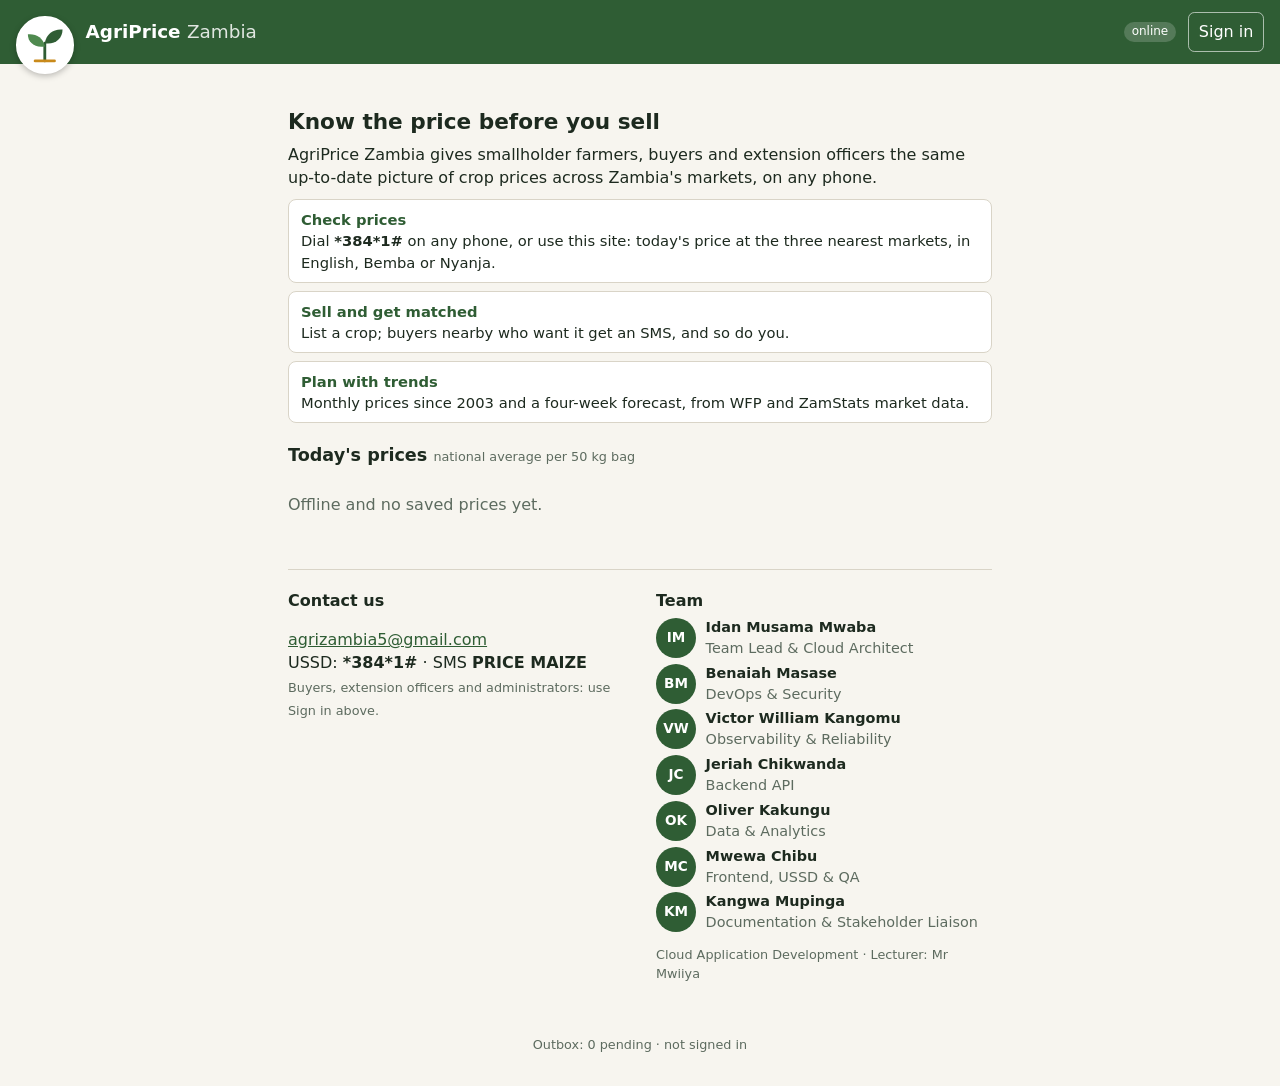
==== commit b8cf19b3: "team: add Kangwa Mupinga (@kangwa1) as Documentation & Stakeholder Liaison; team photo support on th" ====
--- a/web/index.html
+++ b/web/index.html
@@ -8,7 +8,7 @@
 <title>AgriPrice Zambia</title>
 <link rel="manifest" href="manifest.webmanifest">
 <link rel="icon" href="icon.svg" type="image/svg+xml">
-<link rel="stylesheet" href="styles.css?v=4">
+<link rel="stylesheet" href="styles.css?v=5">
 </head>
 <body>
 <header class="top">
@@ -255,6 +255,6 @@
 
 <footer class="muted small">Outbox: <span id="outbox">0</span> pending · <span id="who"></span></footer>
 <script src="config.js"></script>
-<script src="app.js?v=4"></script>
+<script src="app.js?v=5"></script>
 </body>
 </html>
--- a/web/styles.css
+++ b/web/styles.css
@@ -100,3 +100,5 @@
 @media (prefers-color-scheme:dark){.top{background:#1f3d23}}
 .crop-price{white-space:nowrap}
 @media (min-width:40rem){.crop-pic{width:4.4rem;height:4.4rem}.crop-card{gap:.7rem}}
+.team li{display:flex;gap:.6rem;align-items:center}
+.face{flex:none;width:2.5rem;height:2.5rem;border-radius:50%;object-fit:cover;display:grid;place-items:center;background:var(--accent);color:#fff;font-weight:700;font-size:.85rem}
